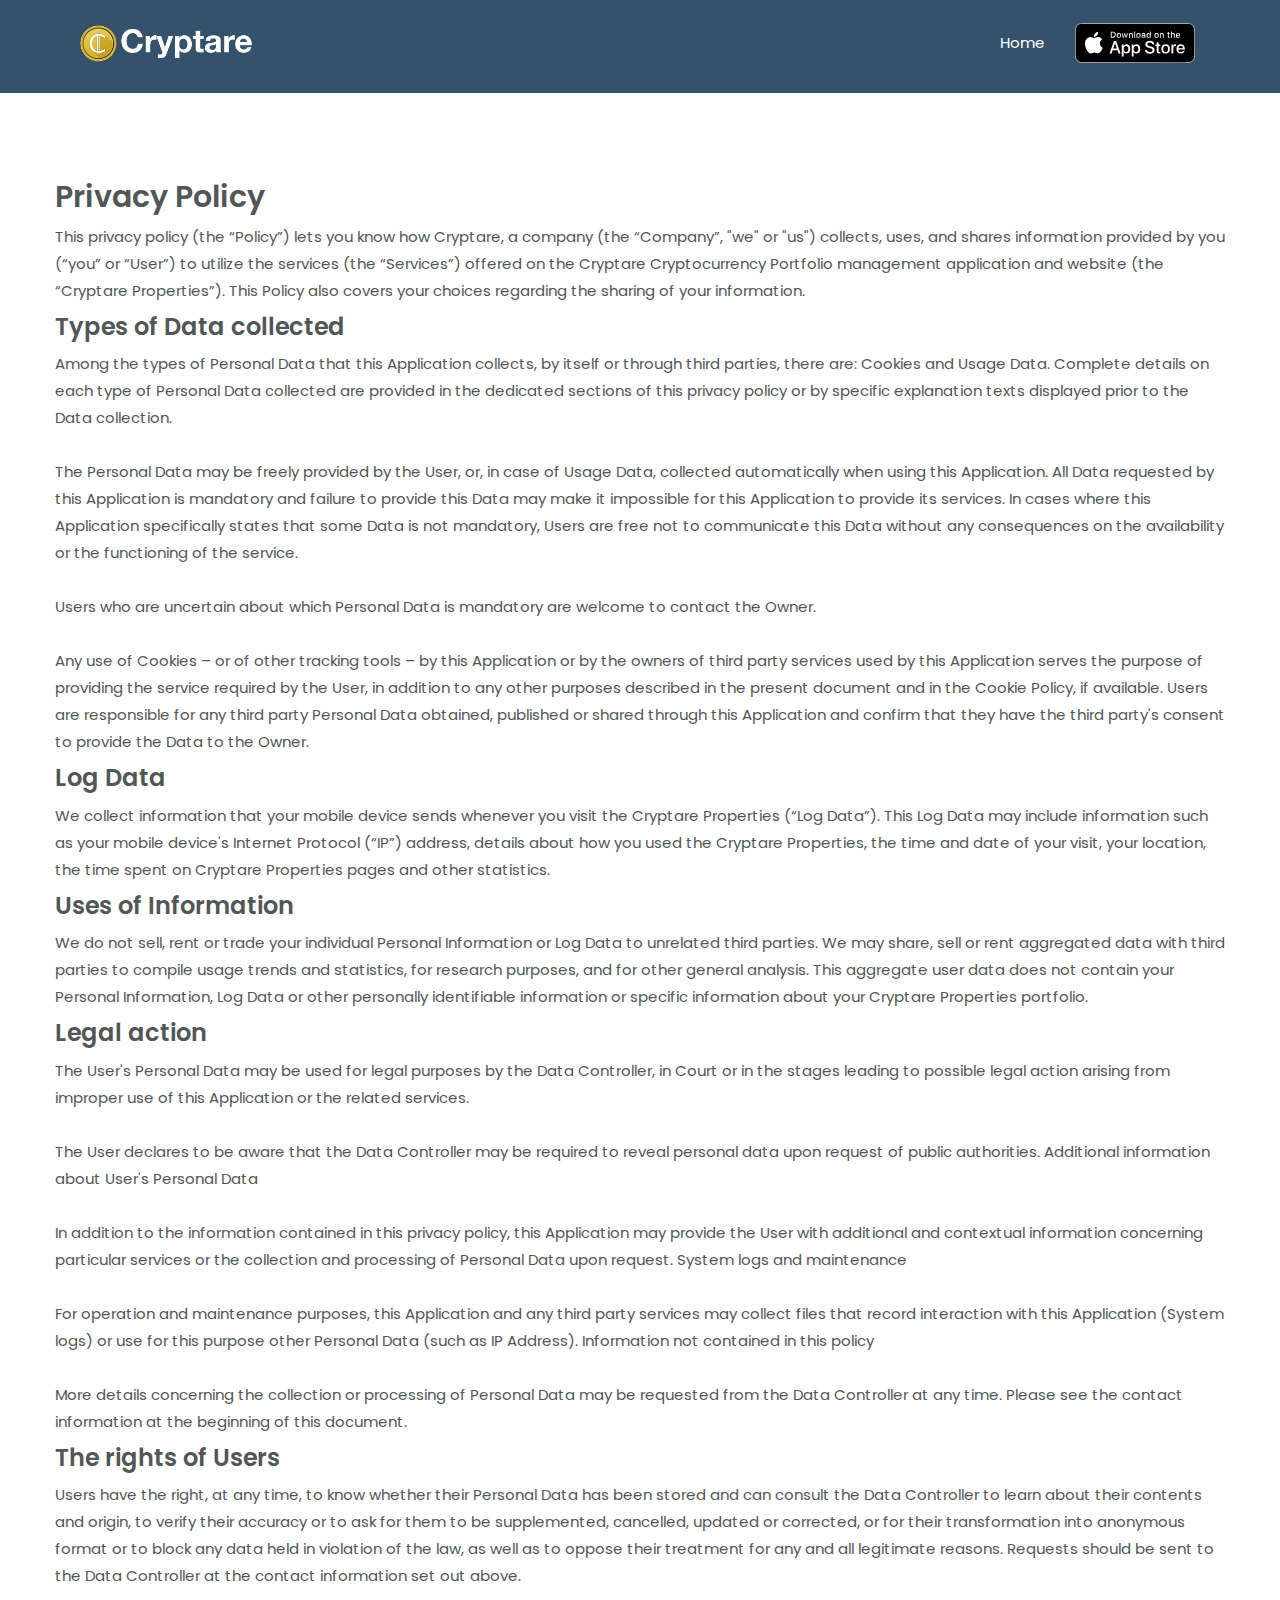
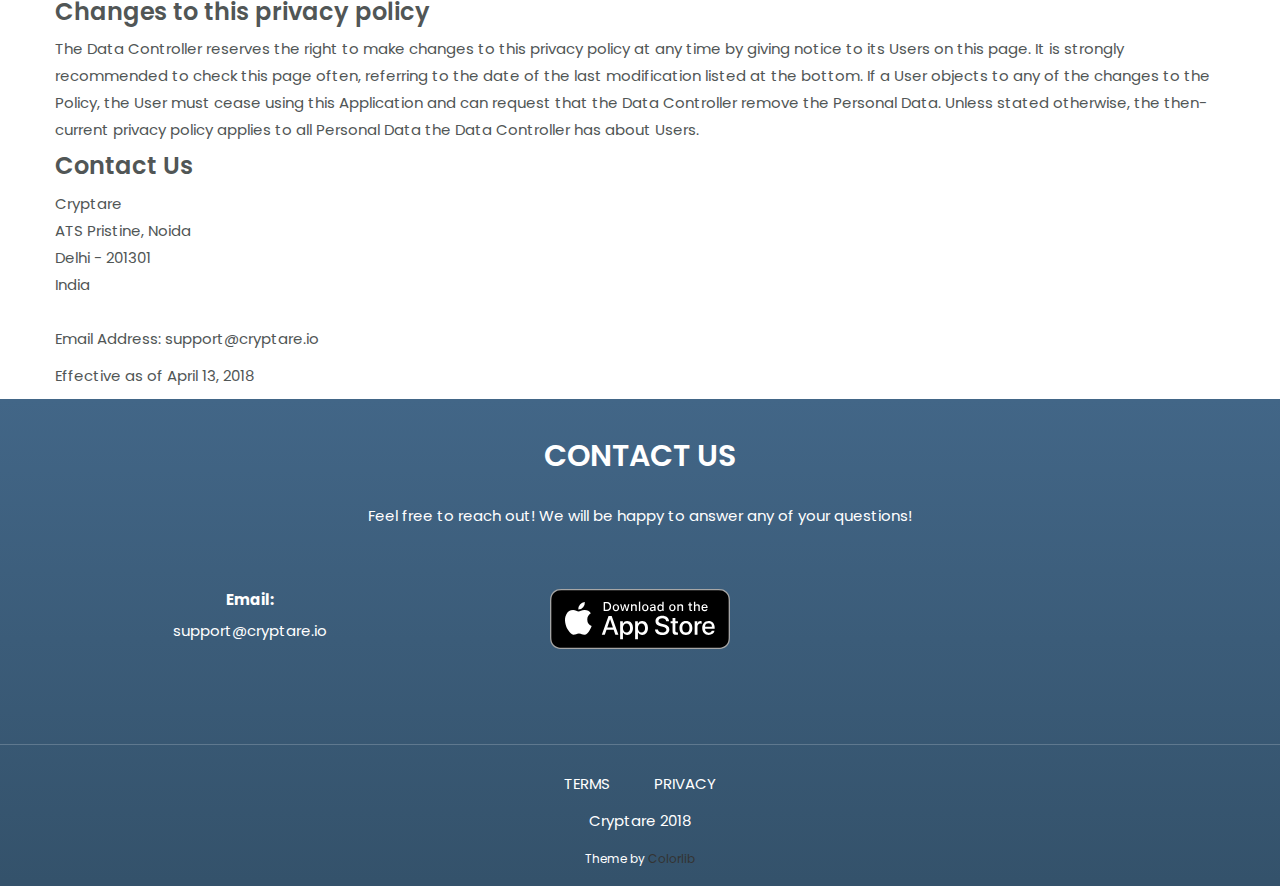
==== privacy.html @ 416a1a69 "Cleaned up js and css" ====
<!doctype html>
<html lang="en">

<head>
    <meta charset="utf-8">
    <meta name="author" content="Cryptare">
    <meta name="description" content="Cryptare - Bitcoin and Cryptocurrency Portfolio Tracking">
    <meta name="keywords" content="cryptare, ios, app, cryptocurrency, bitcoin, ethereum, portfolio, tracking, tracker, alerts, news, exchanges, markets, binance, coinbase">
    <meta http-equiv="x-ua-compatible" content="ie=edge">
    <meta name="viewport" content="width=device-width, initial-scale=1.0">
    <!-- Title -->
    <title>Cryptare - Bitcoin and Cryptocurrency Portfolio Tracking</title>
    <!-- Place favicon.ico in the root directory -->
    <link rel="shortcut icon" type="image/ico" href="images/favicon.ico" />
    <!-- Plugin-CSS -->
    <link rel="stylesheet" href="css/bootstrap.min.css">
    <link rel="stylesheet" href="css/animate.css">
    <link rel="stylesheet" href="https://use.fontawesome.com/releases/v5.0.12/css/all.css" integrity="sha384-G0fIWCsCzJIMAVNQPfjH08cyYaUtMwjJwqiRKxxE/rx96Uroj1BtIQ6MLJuheaO9" crossorigin="anonymous">
    <!-- Main-Stylesheets -->
    <link rel="stylesheet" href="css/normalize.css">
    <link rel="stylesheet" href="style.css">
    <link rel="stylesheet" href="css/responsive.css">
    <script src="js/vendor/modernizr-2.8.3.min.js"></script>
    <!--[if lt IE 9]>
        <script src="//oss.maxcdn.com/html5shiv/3.7.2/html5shiv.min.js"></script>
        <script src="//oss.maxcdn.com/respond/1.4.2/respond.min.js"></script>
    <![endif]-->
</head>

<body data-spy="scroll" data-target="#primary-menu">

    <div class="preloader">
        <div class="sk-folding-cube">
            <div class="sk-cube1 sk-cube"></div>
            <div class="sk-cube2 sk-cube"></div>
            <div class="sk-cube4 sk-cube"></div>
            <div class="sk-cube3 sk-cube"></div>
        </div>
    </div>
    <!--Mainmenu-area-->
    <div class="mainmenu-area" data-spy="affix">
        <div class="container">
            <!--Logo-->
            <div class="navbar-header">
                <button type="button" class="navbar-toggle" data-toggle="collapse" data-target="#primary-menu">
                    <span class="icon-bar"></span>
                    <span class="icon-bar"></span>
                    <span class="icon-bar"></span>
                </button>
                <a href="index.html" class="navbar-brand logo">
                    <img src="images/logoWithTitle.png">
                </a>
            </div>
            <!--Logo/-->
            <nav class="collapse navbar-collapse" id="primary-menu">
                <ul class="nav navbar-nav navbar-right">
                    <li><a href="index.html">Home</a></li>
                    <li><a href="https://itunes.apple.com/app/cryptare/id1266256984?mt=8" class="downloadButton" target="_blank"><img src="images/apple.svg"/></a></li>
                </ul>
            </nav>
        </div>
    </div>
    <!--Mainmenu-area/-->

<!--Header-area-->
    <header class="header-area little-height relative v-center" id="home-page">

    </header>
    <!--Header-area/-->



    <div class="section pt-0">
        <div class="container">
            <div class="section-title">

            </div>

            <div class="row pt-4">
                <div>
                    <h1 class="mb-3">Privacy Policy</h1>
                    <p class="mb-5">
                        This privacy policy (the “Policy”) lets you know how Cryptare, a company (the “Company”, "we" or "us") collects, uses, and shares information provided by you (“you” or “User”) to utilize the services (the “Services”) offered on the Cryptare Cryptocurrency Portfolio management application and website (the “Cryptare Properties”). This Policy also covers your choices regarding the sharing of your information.
                    </p>

                    <h3 class="mb-3">Types of Data collected</h3>
                    <p class="mb-5">
                        Among the types of Personal Data that this Application collects, by itself or through third parties, there are: Cookies and Usage Data. Complete details on each type of Personal Data collected are provided in the dedicated sections of this privacy policy or by specific explanation texts displayed prior to the Data collection. 
                        <br><br>
                        The Personal Data may be freely provided by the User, or, in case of Usage Data, collected automatically when using this Application. All Data requested by this Application is mandatory and failure to provide this Data may make it impossible for this Application to provide its services. In cases where this Application specifically states that some Data is not mandatory, Users are free not to communicate this Data without any consequences on the availability or the functioning of the service. 
                        <br><br>
                        Users who are uncertain about which Personal Data is mandatory are welcome to contact the Owner. 
                        <br><br>
                        Any use of Cookies – or of other tracking tools – by this Application or by the owners of third party services used by this Application serves the purpose of providing the service required by the User, in addition to any other purposes described in the present document and in the Cookie Policy, if available. Users are responsible for any third party Personal Data obtained, published or shared through this Application and confirm that they have the third party's consent to provide the Data to the Owner.
                    </p>

                    <h3 class="mb-3">Log Data</h3>
                    <p class="mb-5">
                        We collect information that your mobile device sends whenever you visit the Cryptare Properties (“Log Data”). This Log Data may include information such as your mobile device's Internet Protocol (“IP”) address, details about how you used the Cryptare Properties, the time and date of your visit, your location, the time spent on Cryptare Properties pages and other statistics.
                    </p>


                    <h3 class="mb-3">Uses of Information</h3>
                    <p class="mb-5">
                        We do not sell, rent or trade your individual Personal Information or Log Data to unrelated third parties. We may share, sell or rent aggregated data with third parties to compile usage trends and statistics, for research purposes, and for other general analysis. This aggregate user data does not contain your Personal Information, Log Data or other personally identifiable information or specific information about your Cryptare Properties portfolio.

                    </p>

                    <h3 class="mb-3">Legal action</h3>
                    <p class="mb-5">
                        The User's Personal Data may be used for legal purposes by the Data Controller, in Court or in the stages leading to possible legal action arising from improper use of this Application or the related services.
                        <br><br>
                        The User declares to be aware that the Data Controller may be required to reveal personal data upon request of public authorities.
                        Additional information about User's Personal Data
                        <br><br>
                        In addition to the information contained in this privacy policy, this Application may provide the User with additional and contextual information concerning particular services or the collection and processing of Personal Data upon request.
                        System logs and maintenance
                        <br><br>
                        For operation and maintenance purposes, this Application and any third party services may collect files that record interaction with this Application (System logs) or use for this purpose other Personal Data (such as IP Address).
                        Information not contained in this policy
                        <br><br>
                        More details concerning the collection or processing of Personal Data may be requested from the Data Controller at any time. Please see the contact information at the beginning of this document.
                    </p>


                    <h3 class="mb-3">The rights of Users</h3>
                    <p class="mb-5">
                        Users have the right, at any time, to know whether their Personal Data has been stored and can consult the Data Controller to learn about their contents and origin, to verify their accuracy or to ask for them to be supplemented, cancelled, updated or corrected, or for their transformation into anonymous format or to block any data held in violation of the law, as well as to oppose their treatment for any and all legitimate reasons. Requests should be sent to the Data Controller at the contact information set out above.
                    </p>


                    <h3 class="mb-3">Changes to this privacy policy</h3>
                    <p class="mb-5">
                        The Data Controller reserves the right to make changes to this privacy policy at any time by giving notice to its Users on this page. It is strongly recommended to check this page often, referring to the date of the last modification listed at the bottom. If a User objects to any of the changes to the Policy, the User must cease using this Application and can request that the Data Controller remove the Personal Data. Unless stated otherwise, the then-current privacy policy applies to all Personal Data the Data Controller has about Users.
                    </p>

                    <h3 class="mb-3">Contact Us</h3>
                    <p class="mb-5">
                        Cryptare <br>
                        ATS Pristine, Noida <br>
                        Delhi - 201301 <br>
                        India<br>
                        <br>
                        Email Address: support@cryptare.io
                    </p>


                </div>
                <p class="mb-1">Effective as of April 13, 2018</p>
            </div>
        </div>

    </div>

    <footer class="footer-area relative sky-bg" id="contact-page">
        <div class="absolute footer-bg"></div>
        <div class="footer-top">
            <div class="container">
                <div class="row">
                    <div class="col-xs-12 col-sm-6 col-sm-offset-3 text-center">
                        <div class="page-title">
                            <h2>Contact Us</h2>
                            <p>Feel free to reach out! We will be happy to answer any of your questions!</p>

                        </div>
                    </div>
                </div>
                <div class="row">
                    <div class="col-xs-12 col-md-4 text-center">
                        <address>
                            <div class="side-icon-box">
                                <!-- div class="side-icon">
                                    <i class="fas fa-envelope fa-3x"></i>
                                </div> -->
                                <p><strong><i class="fas fa-envelope"></i> Email: </strong>
                                    <a href="mailto:support@cryptare.io">support@cryptare.io</a> <br />
                                </p>
                            </div>
                        </address>
                    </div>

                    <div class="col-xs-12 col-md-4 text-center">
                        <a href="https://itunes.apple.com/app/cryptare/id1266256984?mt=8" class="footerDownload" target="_blank"><img src="images/apple.svg"/></a>
                    </div>

                    <div class="col-xs-12 col-md-4 text-center">
                       <ul class="social-menu">
                        <li><a href="https://twitter.com/cryptare" target="_blank"><i class="fab fa-twitter fa-3x"></i></a></li>
                        <li><a href="#"><i class="fab fa-facebook fa-3x"></i></a></li>
                        <li><a href="https://join.slack.com/t/cryptare/shared_invite/enQtMzQ2MzQ2NDc0MDA2LWRlOWU4MjI0ZmQxZjQ1NzNhYjkwYWFlZTAzYTdmNzNhNzNmMTg2NTE4MDEzMGM5M2I3MGU0ZWEwMWM4YWRlMGI" target="_blank"><i class="fab fa-slack fa-3x"></i></a></li>
                        <li><a href="https://t.me/cryptare"><i class="fab fa-telegram fa-3x"></i></a></li>
                        </ul>
                    </div>
                </div>

            </div>
        </div>
        <div class="footer-bottom">
            <div class="container">
                <div class="row">
                    <div class="col-xs-12 text-center">
                        <p class="legal">
                            <a href="tos.html">TERMS</a>
                            <a href="privacy.html">PRIVACY</a>
                        </p>
                        <p>Cryptare 2018</p>
                        <small>Theme by <a href="https://colorlib.com">Colorlib</a></small>
                    </div>
                </div>
            </div>
        </div>
    </footer>

    <!--Vendor-JS-->
    <script src="js/vendor/jquery-1.12.4.min.js"></script>
    <script src="js/vendor/bootstrap.min.js"></script>
    <!--Main-active-JS-->
    <script src="js/main.js"></script>

    </body>

    </html>
---- style.css ----
/*-----------------------------------------------------------------------------------
Template Name: New HTML5 Template,
Template URI: http://www.themectg.com
Description: This is html5 template
Author: Themectg
Author URI: http://www.themectg.com
Version: 1.0
-----------------------------------------------------------------------------------
CSS INDEX
===================
1. Google font
2. Theme Default CSS
3. Helper-class
4. Button-style
5. Mainmenu-area
6. Section-Background
7. Header-style
8. Headline-style
9. Skills-area
10. Service-area
11. Work-area
12. Team-area
13. Bar-effect-css
14. Masp style
15. Form-style
16. Scroll-To-Top-Button
17. Preloader-css
-----------------------------------------------------------------------------------*/

/*-----------------
1. Google font
------------------*/

@import url('https://fonts.googleapis.com/css?family=Poppins:300,400,500,600,700');

/*-------------------
2. Theme Default CSS
--------------------*/

a {
    text-decoration: none;
    outline: none;
    -webkit-transition: 0.4s;
    transition: 0.4s;
    color: #333333;
}

input:focus,
button:focus,
a:focus,
a:hover {
    text-decoration: none;
    outline: none;
    color: #000000;
}

img {
    max-width: 100%;
    height: auto;
}

h1,
h2,
h3,
h4,
h5,
h6 {
    margin: 0 0 10px;
    font-weight: 600;
}

html,
body {
    height: 100%
}

body {
    font-family: 'Poppins', sans-serif;
    font-weight: 400;
    font-size: 15px;
    line-height: 1.8;
    color: #515656;
}


/* Remove Chrome Input Field's Unwanted Yellow Background Color */

input:-webkit-autofill,
input:-webkit-autofill:hover,
input:-webkit-autofill:focus {
    -webkit-box-shadow: 0 0 0px 1000px white inset !important;
}

/**
*Helper-Classes
**/

.full-height {
    width: 100%;
    height: 100vh;
}

.little-height {
    width: 100%;
    height: 20vh;
}

.relative {
    position: relative;
}

.fixed,
.absolute {
    position: absolute;
    left: 0;
    top: 0;
    width: 100%;
    height: 100%;
}

.fixed {
    position: fixed;
}

.v-center {
    display: -webkit-box;
    display: -ms-flexbox;
    display: flex;
    -webkit-box-align: center;
    -ms-flex-align: center;
    align-items: center;
    -ms-flex-line-pack: center;
    align-content: center;
    -ms-flex-wrap: wrap;
    flex-wrap: wrap
}

.section-padding {
    padding: 120px 0;
}

.social-menu {
    list-style: none;
    margin: 0;
    padding: 10px;
}

.social-menu li {
    display: inline-block;
    margin: 0 10px;
}

.social-menu li a {
    display: block;
    text-align: center;
    color: #ffffff;
}

.social-menu li a:hover {
    color: #426687;
}

/**
*Default Background Class
**/

.overlay:before,
.sky-bg {
    /* Permalink - use to edit and share this gradient: http://colorzilla.com/gradient-editor/#426687+0,34526b+99 */
    background: rgb(66,102,135); /* Old browsers */
    background: -moz-linear-gradient(top,  rgba(66,102,135,1) 0%, rgba(52,82,107,1) 99%); /* FF3.6-15 */
    background: -webkit-linear-gradient(top,  rgba(66,102,135,1) 0%,rgba(52,82,107,1) 99%); /* Chrome10-25,Safari5.1-6 */
    background: linear-gradient(to bottom,  rgba(66,102,135,1) 0%,rgba(52,82,107,1) 99%); /* W3C, IE10+, FF16+, Chrome26+, Opera12+, Safari7+ */
    filter: progid:DXImageTransform.Microsoft.gradient( startColorstr='#426687', endColorstr='#34526b',GradientType=0 ); /* IE6-9 */
    color: #ffffff;
}

.gray-bg {
    background-color: #fff;
}

/**
*Default Button
**/

.button {
    display: inline-block;
    padding: 8px 30px;
    border-radius: 50px;
    color: #ffffff;
    background-color: #34526B;
    -webkit-transition: 0.3s;
    transition: 0.3s;
    border: none;
    -webkit-box-shadow: 2px 5px 20px -5px rgba(0, 0, 0, 0.1);
    box-shadow: 2px 5px 20px -5px rgba(0, 0, 0, 0.1);
    margin-bottom: 20px;

}

.button.white,
.button:hover {
    background-color: #ffffff;
    color: #138fc2;
}

.button.white:hover {
    background-color: #34526B;
    color: #ffffff;
}

.button i {
    margin-left: 5px;
}

/**
*Page title
**/

.page-title {
    margin-bottom: 60px;
}

.page-title h2 {
    text-transform: uppercase;
    position: relative;
    margin-bottom: 10px;
    padding-bottom: 20px;
}

/**
*Box-style
**/

.box {
    padding: 50px 30px;
    text-align: center;
    -webkit-box-shadow: 0 0 0 0 #ffffff;
    box-shadow: 0 0 0 0 #ffffff;
    -webkit-transition: 0.3s;
    transition: 0.3s;
    border-radius: 5px;
    -webkit-transform: translateY(0);
    transform: translateY(0)
}

.box:hover {
    -webkit-box-shadow: 0 10px 30px -5px rgba(0, 0, 0, 0.1);
    box-shadow: 0 10px 30px -5px rgba(0, 0, 0, 0.1);
    background-color: #ffffff;
    -webkit-transform: translateY(-5px);
    transform: translateY(-5px)
}

.box h4 {
    text-transform: uppercase;
}

.box .box-icon {
    height: 160px;
    margin-bottom: 20px;
}

.box .box-icon img {
    -webkit-filter: grayscale(100%);
    filter: grayscale(100%);
    -webkit-transition: 0.3s;
    transition: 0.3s;
}

.box:hover .box-icon img {
    -webkit-filter: grayscale(0);
    filter: grayscale(0)
}

/**
*Mainmenu-area
**/

.mainmenu-area {
    position: fixed;
    left: 0;
    top: 0;
    width: 100%;
    z-index: 9999999;
    -webkit-transition: 0.3s;
    transition: 0.3s;
}

.overlay,
.overlay a,
.mainmenu-area a {
    color: #ffffff;
}

.mainmenu-area .logo {
  /*  text-transform: uppercase;
    letter-spacing: 2px;*/
    height: inherit;
    margin-top: 8px;
    padding-left: 0;
}

.mainmenu-area .logo h2 {
    margin-bottom: 0;
}

.mainmenu-area .logo img {
    margin-bottom: 0;
    height: 40px;
    width: 100%;
    object-fit: contain;
}

.mainmenu-area #primary-menu > ul > li > a {
    background: none;
    padding: 30px 15px;
    position: relative;
    border-top: 3px solid transparent;
    text-align: center;
}

/*.mainmenu-area #primary-menu > ul > li > div > a {
    margin: 20px 15px;
    background: none;
    position: relative;
    text-align: center;
}*/

.mainmenu-area #primary-menu > ul > li > a:before {
    content: "";
    position: absolute;
    left: 50%;
    -webkit-transform: translateX(-50%);
    transform: translateX(-50%);
    top: -10px;
    width: 0;
    height: 0;
    border-right: 10px solid transparent;
    border-left: 10px solid transparent;
    border-top: 10px solid #ffffff;
    opacity: 0;
    -webkit-transition: 0.3s;
    transition: 0.3s;
}

.mainmenu-area #primary-menu > ul > li > a.downloadButton {
    /*background: #fff;
    color: #000;
    border-radius: 10px;*/
    margin-top: -10px;
}

.mainmenu-area #primary-menu > ul > li > a.downloadButton:before {
    border-right: 0;
    border-left: 0;
    border-top: 0;
    -webkit-transition: 0s;
    transition: 0s;
}

.mainmenu-area #primary-menu > ul > li > a:hover:before,
.mainmenu-area #primary-menu > ul > li.active > a:before {
    opacity: 1;
    top: 0;
}

.mainmenu-area #primary-menu ul li.active a,
.mainmenu-area #primary-menu ul li a:hover {
    border-top: 3px solid #ffffff;
}

.mainmenu-area.affix {
    background-color: #34526B;
}

/**
*Header-area
**/

.header-area {
    padding-top: 100px;
}

.overlay {
    position: relative;
}

.overlay:before {
    content: "";
    position: absolute;
    left: 0;
    top: 0;
    width: 100%;
    height: 100%;
}

.header-text {
    margin-top: 30px;
    text-align: center;
}

.header-text h2 {
    margin-bottom: 20px;
    font-size: 40px;
}

.header-text .button {
    margin-top: 30px;
}

.app-gif img {
    width: 100%;
    height: auto;
}

/**
*Accordion
**/

#accordion .panel {
    background: none;
}

#accordion .panel .panel-title {
    padding: 30px 0 30px 60px;
    position: relative;
}

#accordion .panel .panel-collapse {
    padding-left: 60px;
}

#accordion .panel .panel-title a span:after,
#accordion .panel .panel-title a span:before,
#accordion .panel .panel-title a span {
    content: '';
    position: absolute;
    left: 0;
    top: 20px;
    width: 36px;
    height: 36px;
    background: #34526B;
    border-radius: 50%;
    -webkit-transition: 0.3s;
    transition: 0.3s;
}


#accordion .panel .panel-title a span:before,
#accordion .panel .panel-title a span:after {
    width: 10px;
    height: 1px;
    background-color: #ffffff;
    top: 50%;
    left: 50%;
    -webkit-transform: translate(-50%);
    transform: translate(-50%)
}

#accordion .panel .panel-title a span:before {
    -webkit-transform: translate(-50%) rotate(90deg);
    transform: translate(-50%) rotate(90deg)
}

#accordion .panel .panel-title a[aria-expanded="true"] span:before {
    -webkit-transform: translate(-50%) rotate(0deg);
    transform: translate(-50%) rotate(0deg)
}

/****
*Blog-area
*****/

.single-blog {
    overflow: hidden;
    border-radius: 5px;
    -webkit-box-shadow: 10px 15px 50px -10px rgba(0, 0, 0, 0.1);
    box-shadow: 10px 15px 50px -10px rgba(0, 0, 0, 0.1);

}

.single-blog h3 {
    font-size: 18px;
}


.single-blog .blog-meta {
    list-style: none;
    margin: 0;
    padding: 0;
    margin-top: 10px;
    margin-bottom: 30px;
}

.single-blog .blog-meta li {
    display: inline-block;
    margin-right: 15px;
}

.single-blog .blog-meta li span {
    margin-right: 5px;
}

.single-blog .blog-content {
    padding: 40px 20px;
    background-color: #ffffff
}


/***
*Footer-area
***/

.footer-area {
    padding-top: 40px;
    z-index: 1;
}

.footer-bg {
    z-index: -1;
}

.footer-top {
    margin-bottom: 75px;
}

.footer-top .footerDownload > img {
    width: 50%;
    margin-bottom: 20px;
}

.side-icon-box {
    /*margin-bottom: 30px;*/
    /*position: relative;*/
    /*padding-left: 80px;*/
}

.side-icon-box a {
    color: #ffffff;
}

.side-icon-box .side-icon {
    position: absolute;
    /*position: absolute;
    left: 0;
    top: 0;
    width: 60px;*/
}

.side-icon-box strong {
    display: block;
    margin-bottom: 10px;
}

.footer-middle {
    margin-bottom: 30px;
}

.footer-bottom {
    border-top: 1px solid rgba(255, 255, 255, 0.2);
    padding-top: 25px;
    padding-bottom: 15px;
}

.footer-bottom .legal a {
    margin: 20px;
    color: #fff;
}

/*-----------
preloader
------------*/

.preloader {
    position: fixed;
    top: 0;
    left: 0;
    width: 100%;
    height: 100%;
    background: rgb(66,102,135); /* Old browsers */
    background: -moz-linear-gradient(top,  rgba(66,102,135,1) 0%, rgba(52,82,107,1) 99%); /* FF3.6-15 */
    background: -webkit-linear-gradient(top,  rgba(66,102,135,1) 0%,rgba(52,82,107,1) 99%); /* Chrome10-25,Safari5.1-6 */
    background: linear-gradient(to bottom,  rgba(66,102,135,1) 0%,rgba(52,82,107,1) 99%); /* W3C, IE10+, FF16+, Chrome26+, Opera12+, Safari7+ */
    filter: progid:DXImageTransform.Microsoft.gradient( startColorstr='#426687', endColorstr='#34526b',GradientType=0 ); /* IE6-9 */
    z-index: 99999999999;
}

.sk-folding-cube {
    margin: 20px auto;
    width: 40px;
    height: 40px;
    position: absolute;
    top: 50%;
    left: 50%;
    margin-top: -20px;
    margin-left: -20px;
    -webkit-transform: rotateZ(45deg);
    transform: rotateZ(45deg);
}

.sk-folding-cube .sk-cube {
    float: left;
    width: 50%;
    height: 50%;
    position: relative;
    -webkit-transform: scale(1.1);
    transform: scale(1.1);
}

.sk-folding-cube .sk-cube:before {
    content: '';
    position: absolute;
    top: 0;
    left: 0;
    width: 100%;
    height: 100%;
    background-color: #ffffff;
    -webkit-animation: sk-foldCubeAngle 2.4s infinite linear both;
    animation: sk-foldCubeAngle 2.4s infinite linear both;
    -webkit-transform-origin: 100% 100%;
    transform-origin: 100% 100%;
}

.sk-folding-cube .sk-cube2 {
    -webkit-transform: scale(1.1) rotateZ(90deg);
    transform: scale(1.1) rotateZ(90deg);
}

.sk-folding-cube .sk-cube3 {
    -webkit-transform: scale(1.1) rotateZ(180deg);
    transform: scale(1.1) rotateZ(180deg);
}

.sk-folding-cube .sk-cube4 {
    -webkit-transform: scale(1.1) rotateZ(270deg);
    transform: scale(1.1) rotateZ(270deg);
}

.sk-folding-cube .sk-cube2:before {
    -webkit-animation-delay: 0.3s;
    animation-delay: 0.3s;
}

.sk-folding-cube .sk-cube3:before {
    -webkit-animation-delay: 0.6s;
    animation-delay: 0.6s;
}

.sk-folding-cube .sk-cube4:before {
    -webkit-animation-delay: 0.9s;
    animation-delay: 0.9s;
}

@-webkit-keyframes sk-foldCubeAngle {
    0%,
    10% {
        -webkit-transform: perspective(140px) rotateX(-180deg);
        transform: perspective(140px) rotateX(-180deg);
        opacity: 0;
    }
    25%,
    75% {
        -webkit-transform: perspective(140px) rotateX(0deg);
        transform: perspective(140px) rotateX(0deg);
        opacity: 1;
    }
    90%,
    100% {
        -webkit-transform: perspective(140px) rotateY(180deg);
        transform: perspective(140px) rotateY(180deg);
        opacity: 0;
    }
}

@keyframes sk-foldCubeAngle {
    0%,
    10% {
        -webkit-transform: perspective(140px) rotateX(-180deg);
        transform: perspective(140px) rotateX(-180deg);
        opacity: 0;
    }
    25%,
    75% {
        -webkit-transform: perspective(140px) rotateX(0deg);
        transform: perspective(140px) rotateX(0deg);
        opacity: 1;
    }
    90%,
    100% {
        -webkit-transform: perspective(140px) rotateY(180deg);
        transform: perspective(140px) rotateY(180deg);
        opacity: 0;
    }
}
---- css/responsive.css ----
/* Medium Layout: 1280px. */

@media only screen and (min-width: 992px) and (max-width: 1200px) {}


/* Tablet Layout: 768px. */

@media only screen and (min-width: 768px) and (max-width: 991px) {
    .mainmenu-area #primary-menu > ul > li > a {
        padding: 30px 12px;
    }
    .header-area {
        padding-top: 80px;
    }
    .price-table,
    .box {
        padding: 30px 15px;
    }
    .price-table.active {
        padding: 50px 15px;
    }
    .single-team {
        margin-bottom: 30px
    }
    .side-icon-boxes {
        display: -webkit-box;
        display: -ms-flexbox;
        display: flex;
        -ms-flex-wrap: nowrap;
        flex-wrap: nowrap;
        -webkit-box-pack: justify;
        -ms-flex-pack: justify;
        justify-content: space-between;
    }
}


/* Mobile Layout: 320px. */

@media only screen and (max-width: 767px) {
    body {
        font-size: 13px;
    }
    .header-area {
        padding-top: 120px;
        padding-bottom: 100px;
        height: auto;
    }
    .page-title h2,
    .header-text h2 {
        font-size: 20px;
    }
    .mainmenu-area .navbar-toggle {
        margin-top: 20px;
    }
    .mainmenu-area .navbar-toggle .icon-bar {
        background-color: #ffffff;
    }
    .mainmenu-area #primary-menu {
        background-color: #34526B;
    }
    .mainmenu-area #primary-menu ul {
        overflow-y: auto;
        max-height: 70vh;
        margin: 0;
    }
    .mainmenu-area #primary-menu > ul > li > a {
        padding: 15px;
        overflow: hidden;
    }
    .mainmenu-area #primary-menu > ul > li > div > a {
        padding: 15px;
        overflow: hidden;
    }
    .box {
        padding: 30px 15px;
    }
    .box .box-icon {
        height: auto;
    }
    .single-blog,
    .single-team,
    .price-table.active {
        margin-top: 30px;
    }
    .form-double input {
        width: 100%;
    }
    .footer-top {
        margin-bottom: 50px;
    }
    .x-left {
        text-align: left;
    }
    .mainmenu-area .logo {
        margin-left: 15px;
    }
}


/* Wide Mobile Layout: 480px. */

@media only screen and (min-width: 480px) and (max-width: 767px) {}
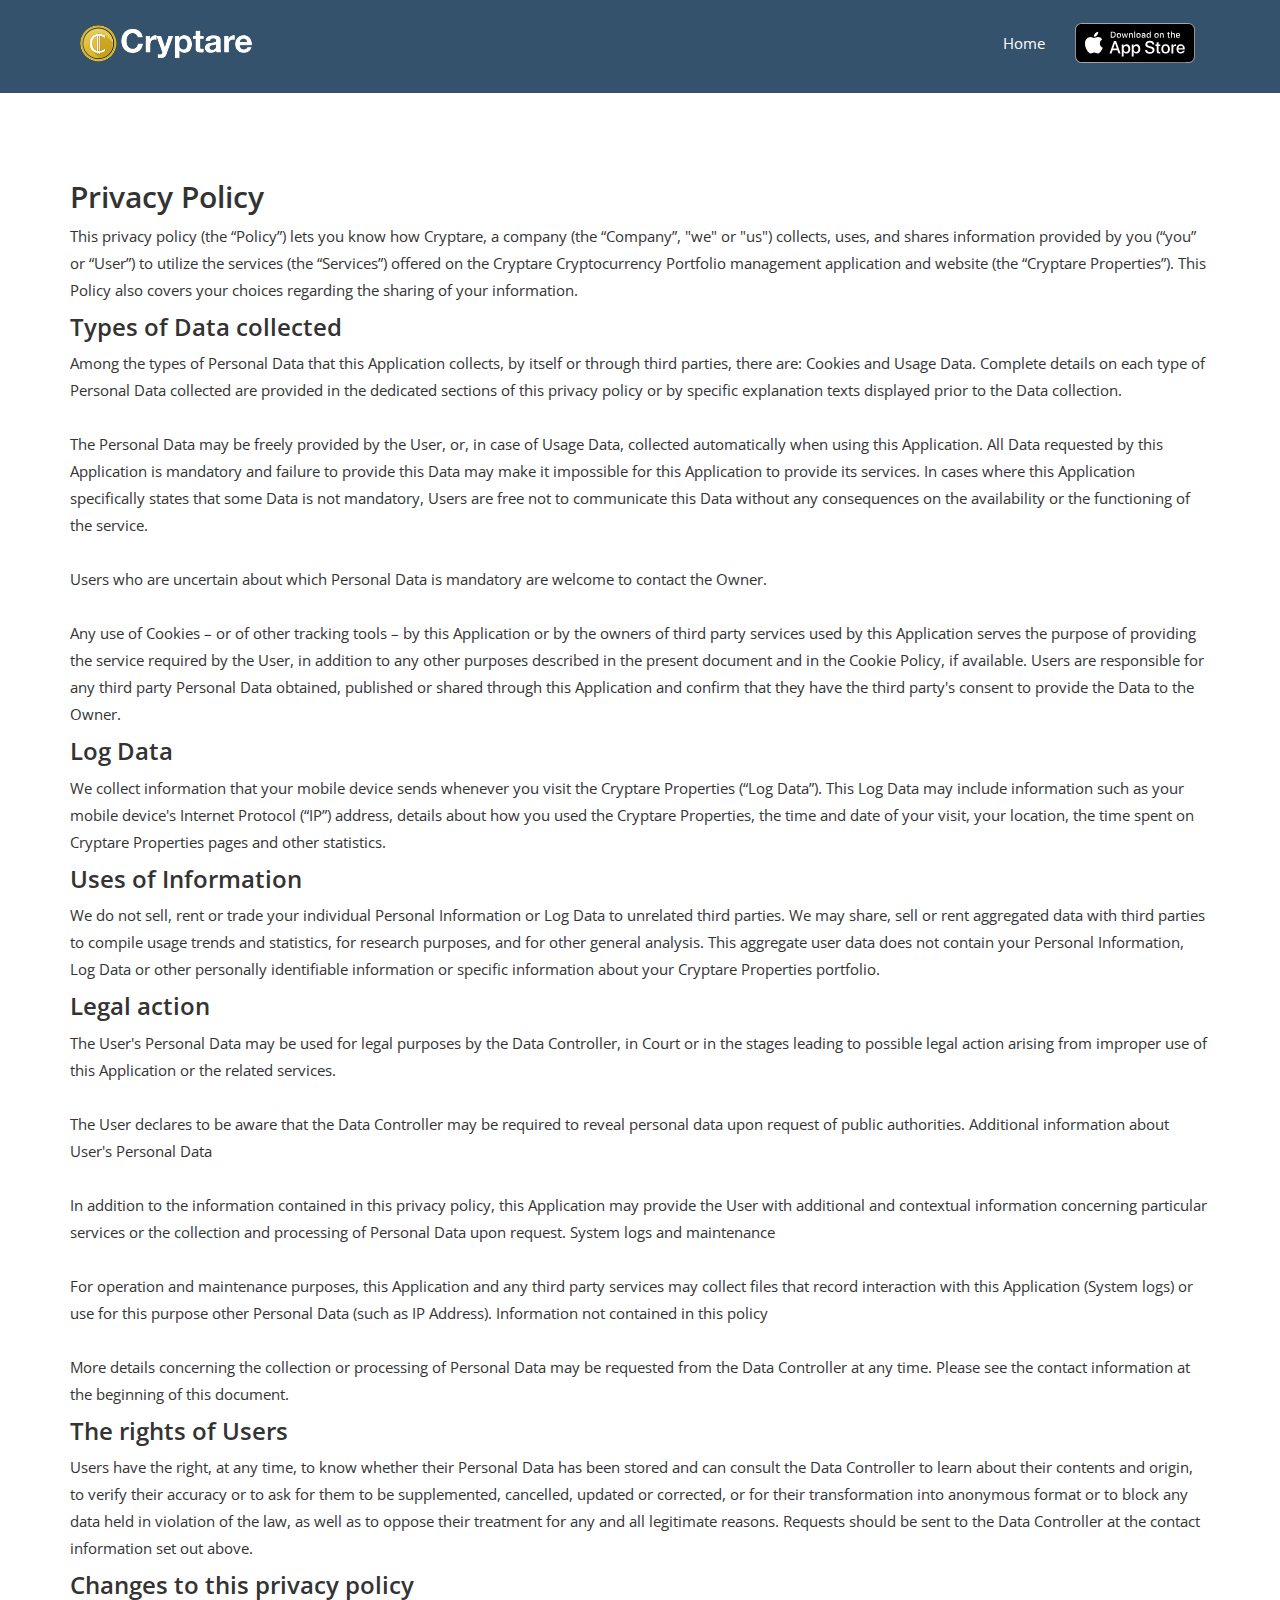
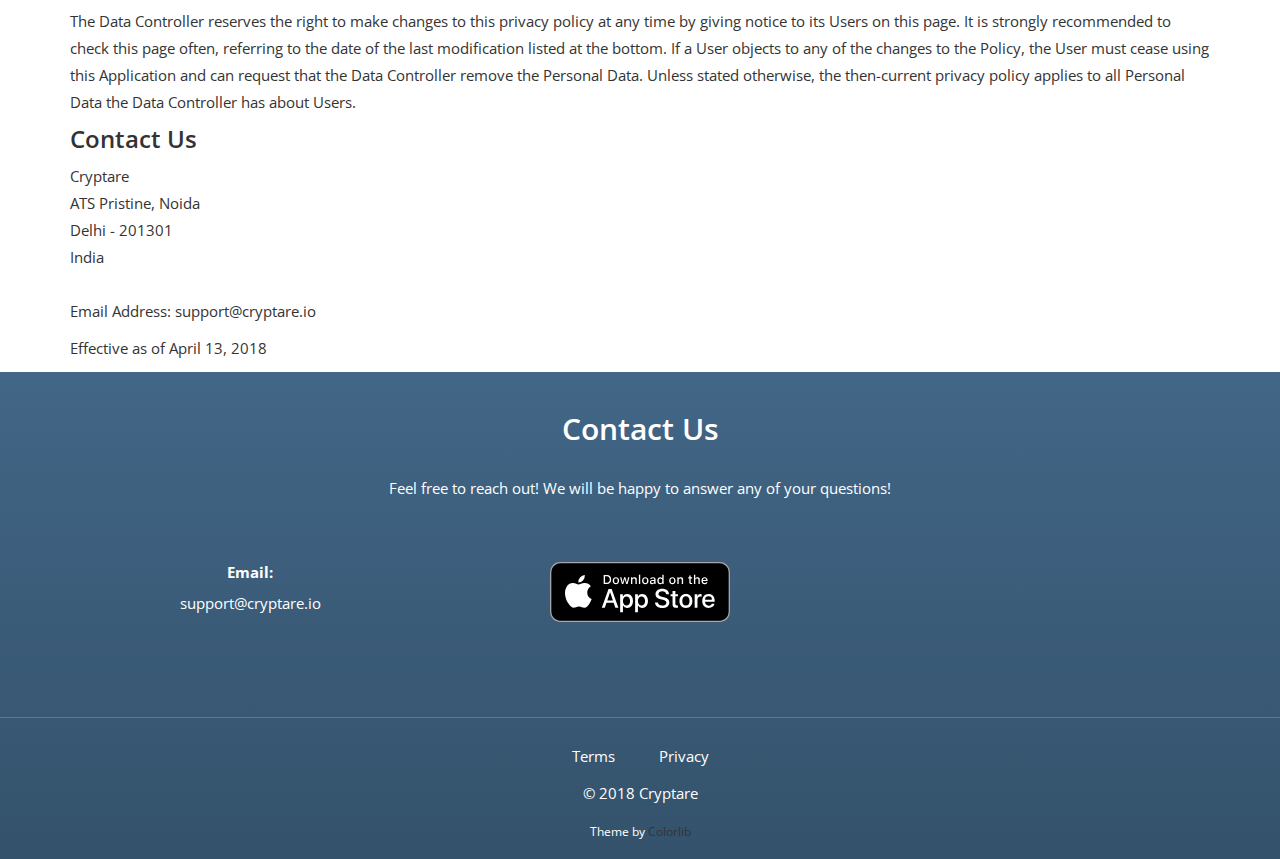
==== commit 224169bb: "Improved responsiveness" ====
--- a/privacy.html
+++ b/privacy.html
@@ -2,6 +2,16 @@
 <html lang="en">
 
 <head>
+    <!-- Global site tag (gtag.js) - Google Analytics -->
+    <script async src="https://www.googletagmanager.com/gtag/js?id=UA-65956589-2"></script>
+    <script>
+      window.dataLayer = window.dataLayer || [];
+      function gtag(){dataLayer.push(arguments);}
+      gtag('js', new Date());
+
+      gtag('config', 'UA-65956589-2');
+    </script>
+
     <meta charset="utf-8">
     <meta name="author" content="Cryptare">
     <meta name="description" content="Cryptare - Bitcoin and Cryptocurrency Portfolio Tracking">
@@ -70,14 +80,10 @@
 
 
 
-    <div class="section pt-0">
+    <section>
         <div class="container">
-            <div class="section-title">
-
-            </div>
-
-            <div class="row pt-4">
-                <div>
+            <div class="row">
+                <div class="col-xs-12 col-sm-12 col-sm-12">
                     <h1 class="mb-3">Privacy Policy</h1>
                     <p class="mb-5">
                         This privacy policy (the “Policy”) lets you know how Cryptare, a company (the “Company”, "we" or "us") collects, uses, and shares information provided by you (“you” or “User”) to utilize the services (the “Services”) offered on the Cryptare Cryptocurrency Portfolio management application and website (the “Cryptare Properties”). This Policy also covers your choices regarding the sharing of your information.
@@ -147,13 +153,13 @@
                         Email Address: support@cryptare.io
                     </p>
 
-
-                </div>
-                <p class="mb-1">Effective as of April 13, 2018</p>
-            </div>
-        </div>
-
-    </div>
+                    <p class="mb-1">Effective as of April 13, 2018</p>
+
+                </div>
+            </div>
+        </div>
+
+    </section>
 
     <footer class="footer-area relative sky-bg" id="contact-page">
         <div class="absolute footer-bg"></div>
@@ -189,9 +195,9 @@
                     <div class="col-xs-12 col-md-4 text-center">
                        <ul class="social-menu">
                         <li><a href="https://twitter.com/cryptare" target="_blank"><i class="fab fa-twitter fa-3x"></i></a></li>
-                        <li><a href="#"><i class="fab fa-facebook fa-3x"></i></a></li>
+                        <li><a href="https://fb.me/cryptare" target="_blank"><i class="fab fa-facebook fa-3x"></i></a></li>
                         <li><a href="https://join.slack.com/t/cryptare/shared_invite/enQtMzQ2MzQ2NDc0MDA2LWRlOWU4MjI0ZmQxZjQ1NzNhYjkwYWFlZTAzYTdmNzNhNzNmMTg2NTE4MDEzMGM5M2I3MGU0ZWEwMWM4YWRlMGI" target="_blank"><i class="fab fa-slack fa-3x"></i></a></li>
-                        <li><a href="https://t.me/cryptare"><i class="fab fa-telegram fa-3x"></i></a></li>
+                        <li><a href="https://t.me/cryptare" target="_blank"><i class="fab fa-telegram fa-3x"></i></a></li>
                         </ul>
                     </div>
                 </div>
@@ -203,10 +209,10 @@
                 <div class="row">
                     <div class="col-xs-12 text-center">
                         <p class="legal">
-                            <a href="tos.html">TERMS</a>
-                            <a href="privacy.html">PRIVACY</a>
+                            <a href="tos.html">Terms</a>
+                            <a href="privacy.html">Privacy</a>
                         </p>
-                        <p>Cryptare 2018</p>
+                        <p>© 2018 Cryptare</p>
                         <small>Theme by <a href="https://colorlib.com">Colorlib</a></small>
                     </div>
                 </div>
--- a/style.css
+++ b/style.css
@@ -31,7 +31,9 @@
 1. Google font
 ------------------*/
 
-@import url('https://fonts.googleapis.com/css?family=Poppins:300,400,500,600,700');
+/*@import url('https://fonts.googleapis.com/css?family=Poppins:300,400,500,600,700');*/
+
+@import url('https://fonts.googleapis.com/css?family=Open+Sans:400,600,700');
 
 /*-------------------
 2. Theme Default CSS
@@ -75,11 +77,11 @@
 }
 
 body {
-    font-family: 'Poppins', sans-serif;
+    font-family: 'Open Sans', sans-serif;
     font-weight: 400;
-    font-size: 15px;
+    font-size: 1.5em;
     line-height: 1.8;
-    color: #515656;
+    color: #333333;
 }
 
 
@@ -91,31 +93,17 @@
     -webkit-box-shadow: 0 0 0px 1000px white inset !important;
 }
 
+h1 .mb-3 {
+
+}
+
 /**
 *Helper-Classes
 **/
 
-.full-height {
-    width: 100%;
-    height: 100vh;
-}
-
 .little-height {
     width: 100%;
     height: 20vh;
-}
-
-.relative {
-    position: relative;
-}
-
-.fixed,
-.absolute {
-    position: absolute;
-    left: 0;
-    top: 0;
-    width: 100%;
-    height: 100%;
 }
 
 .fixed {
@@ -135,10 +123,6 @@
     flex-wrap: wrap
 }
 
-.section-padding {
-    padding: 120px 0;
-}
-
 .social-menu {
     list-style: none;
     margin: 0;
@@ -164,7 +148,7 @@
 *Default Background Class
 **/
 
-.overlay:before,
+.overlay,
 .sky-bg {
     /* Permalink - use to edit and share this gradient: http://colorzilla.com/gradient-editor/#426687+0,34526b+99 */
     background: rgb(66,102,135); /* Old browsers */
@@ -222,10 +206,17 @@
 }
 
 .page-title h2 {
-    text-transform: uppercase;
     position: relative;
     margin-bottom: 10px;
     padding-bottom: 20px;
+}
+
+.faq p {
+    color: #333333;
+}
+
+.faq a {
+    color: #7ea8d2;
 }
 
 /**
@@ -293,6 +284,18 @@
     color: #ffffff;
 }
 
+.overlay p {
+
+}
+
+.overlay .header-text p {
+    color: #e5e5e5;
+}
+
+.overlay .header-text h2 {
+    color: #fff;
+}
+
 .mainmenu-area .logo {
   /*  text-transform: uppercase;
     letter-spacing: 2px;*/
@@ -307,7 +310,7 @@
 
 .mainmenu-area .logo img {
     margin-bottom: 0;
-    height: 40px;
+    max-height: 40px;
     width: 100%;
     object-fit: contain;
 }
@@ -379,20 +382,20 @@
 **/
 
 .header-area {
-    padding-top: 100px;
+    padding-top: 50px;
 }
 
 .overlay {
-    position: relative;
+    /*position: relative;*/
 }
 
 .overlay:before {
-    content: "";
+   /* content: "";
     position: absolute;
     left: 0;
     top: 0;
     width: 100%;
-    height: 100%;
+    height: 100%;*/
 }
 
 .header-text {
@@ -401,8 +404,13 @@
 }
 
 .header-text h2 {
+    color: #3f3f3f;
     margin-bottom: 20px;
     font-size: 40px;
+}
+
+.header-text p {
+    color: #333333;
 }
 
 .header-text .button {
--- a/css/responsive.css
+++ b/css/responsive.css
@@ -41,10 +41,23 @@
     body {
         font-size: 13px;
     }
+    .mainmenu-area .logo img {
+        margin-bottom: 0;
+        height: 25px;
+        width: 100%;
+        object-fit: contain;
+    }
+    #home-page {
+        padding-top: 60px;
+    }
     .header-area {
-        padding-top: 120px;
-        padding-bottom: 100px;
+        padding-top: 30px;
+        padding-bottom: 30px;
         height: auto;
+    }
+    .header-text .button {
+        margin-top: 0px;
+        margin-bottom: 0px;
     }
     .page-title h2,
     .header-text h2 {
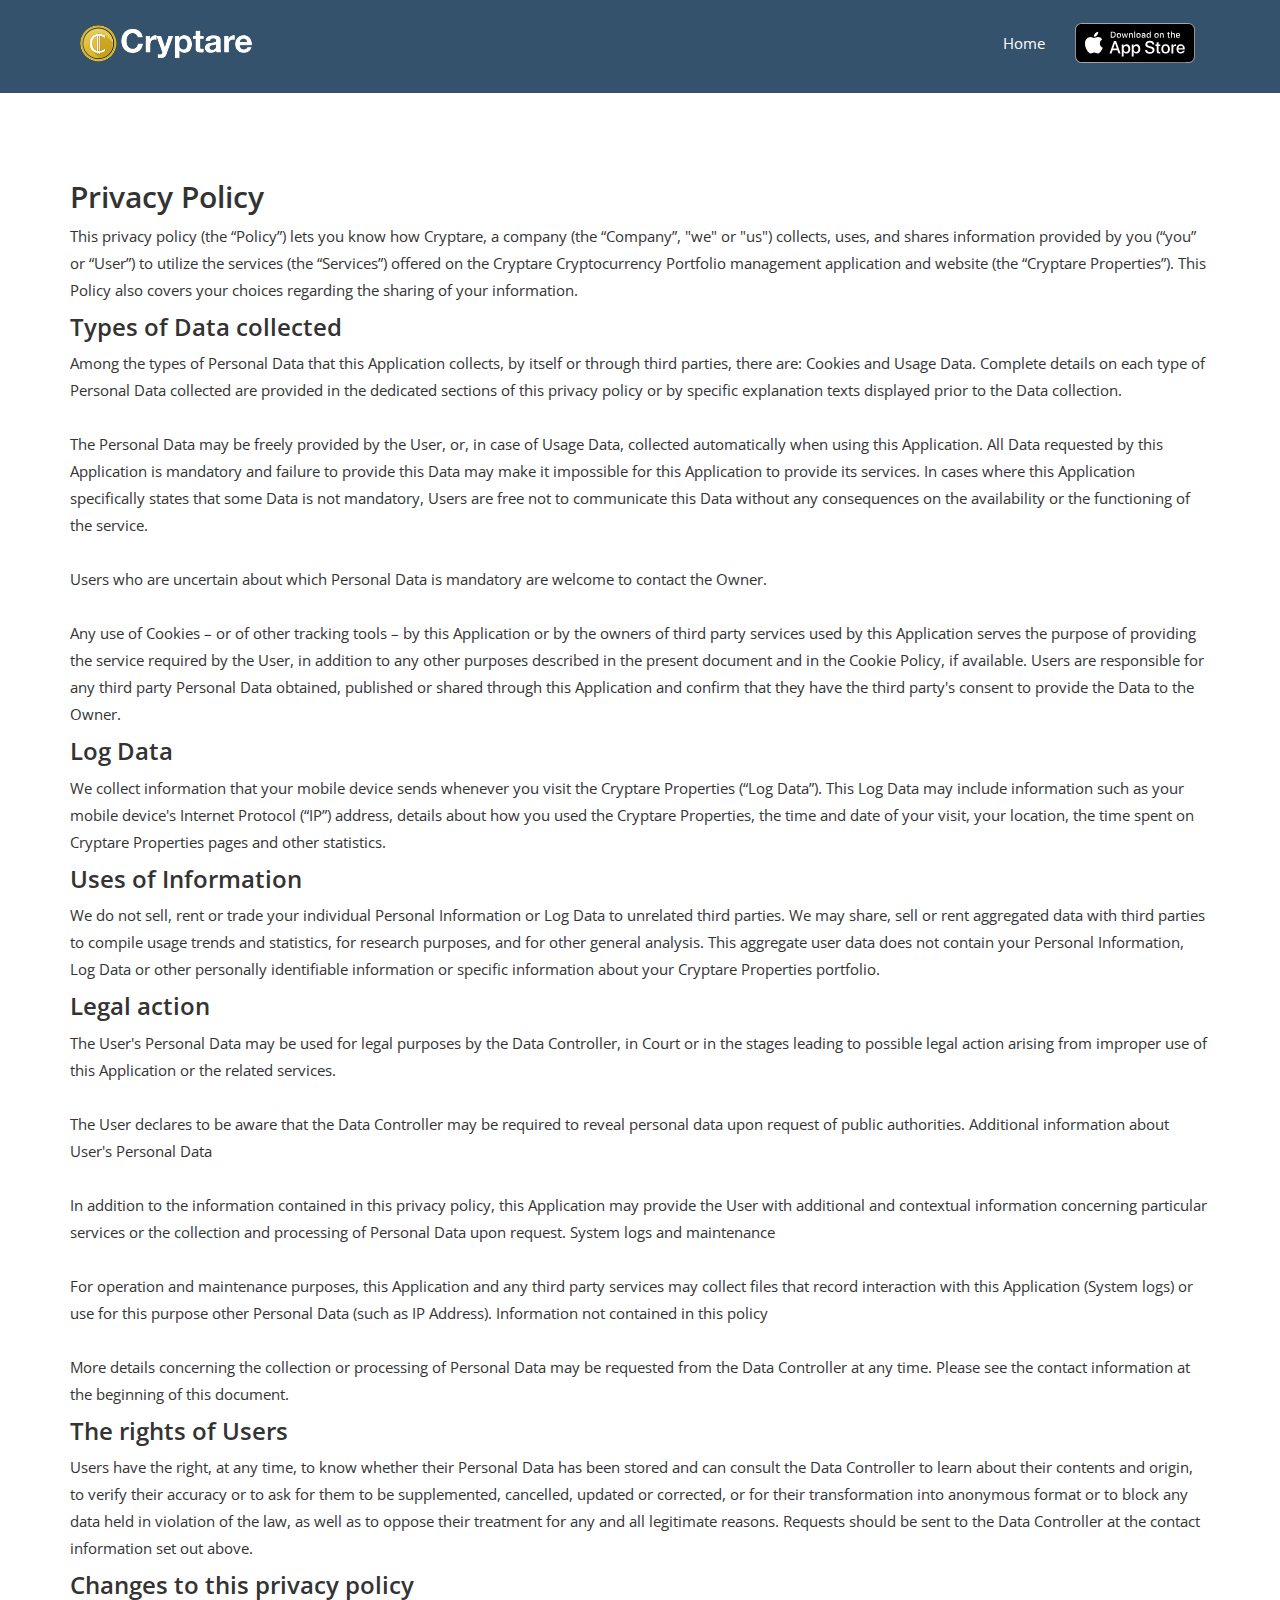
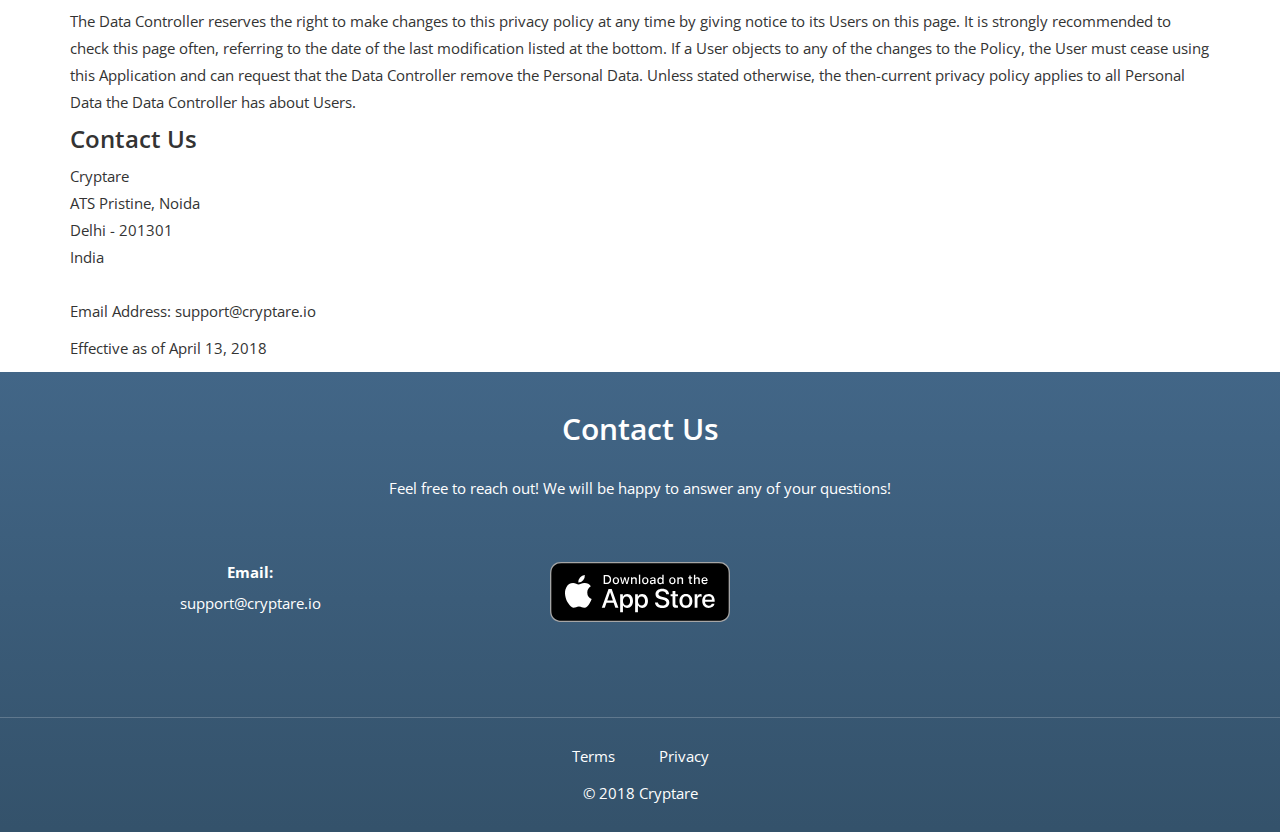
==== commit 208187af: "Removed theme" ====
--- a/privacy.html
+++ b/privacy.html
@@ -213,7 +213,6 @@
                             <a href="privacy.html">Privacy</a>
                         </p>
                         <p>© 2018 Cryptare</p>
-                        <small>Theme by <a href="https://colorlib.com">Colorlib</a></small>
                     </div>
                 </div>
             </div>
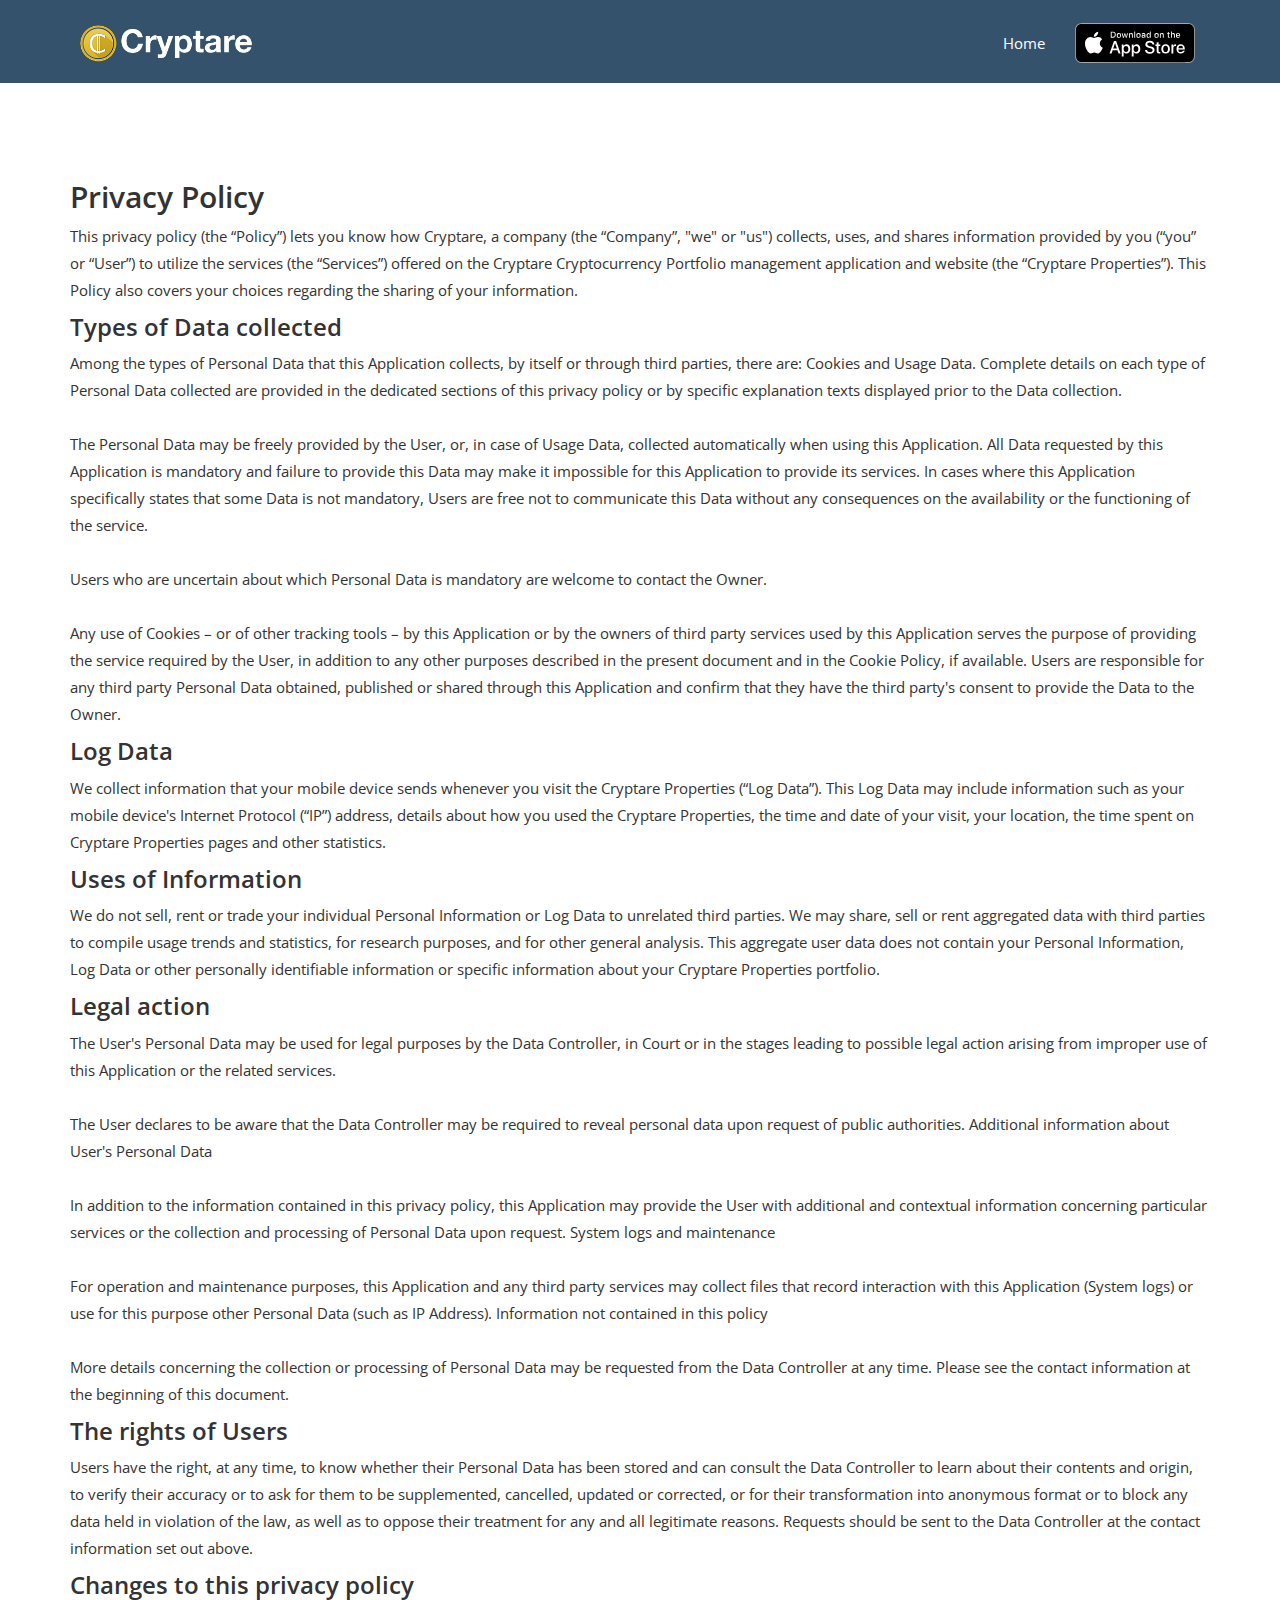
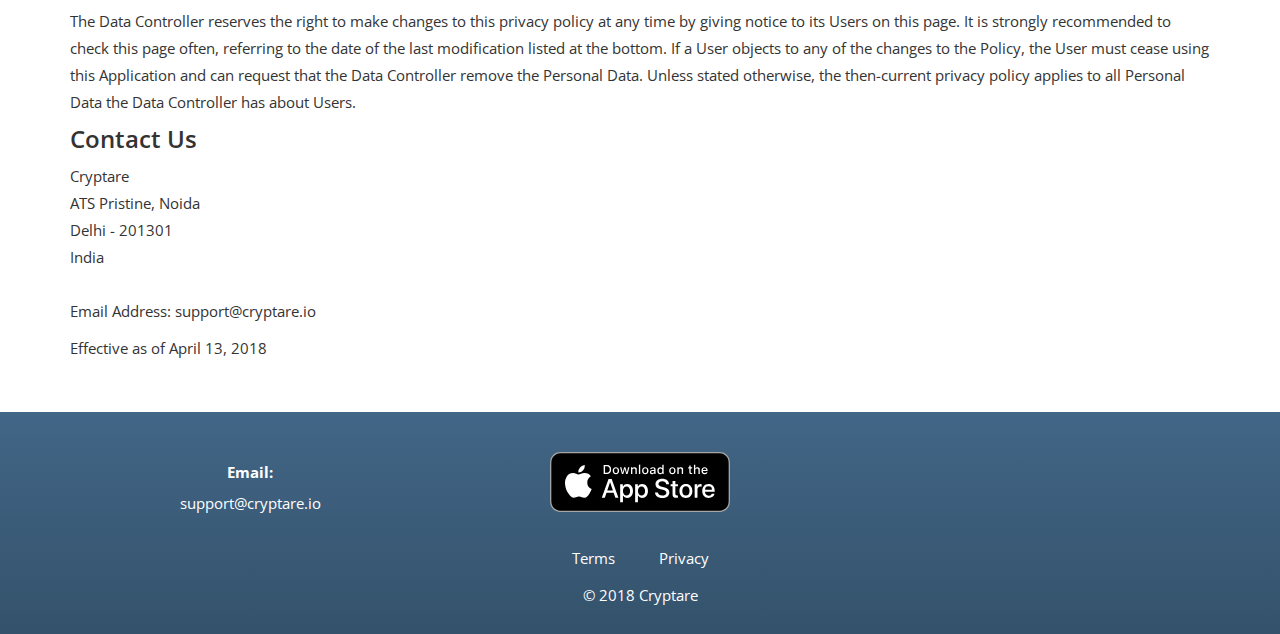
==== commit 785a3b25: "Improved footer (slimmer and meaner); Add download button to header" ====
--- a/privacy.html
+++ b/privacy.html
@@ -161,19 +161,10 @@
 
     </section>
 
-    <footer class="footer-area relative sky-bg" id="contact-page">
+    <footer class="footer-area sky-bg" id="contact-page">
         <div class="absolute footer-bg"></div>
         <div class="footer-top">
             <div class="container">
-                <div class="row">
-                    <div class="col-xs-12 col-sm-6 col-sm-offset-3 text-center">
-                        <div class="page-title">
-                            <h2>Contact Us</h2>
-                            <p>Feel free to reach out! We will be happy to answer any of your questions!</p>
-
-                        </div>
-                    </div>
-                </div>
                 <div class="row">
                     <div class="col-xs-12 col-md-4 text-center">
                         <address>
--- a/style.css
+++ b/style.css
@@ -96,7 +96,6 @@
 h1 .mb-3 {
 
 }
-
 /**
 *Helper-Classes
 **/
@@ -169,12 +168,12 @@
 
 .button {
     display: inline-block;
-    padding: 8px 30px;
-    border-radius: 50px;
+    padding: 6.5px 15px;
+    border-radius: 10px;
     color: #ffffff;
     background-color: #34526B;
-    -webkit-transition: 0.3s;
-    transition: 0.3s;
+    -webkit-transition: 0.2s;
+    transition: 0.2s;
     border: none;
     -webkit-box-shadow: 2px 5px 20px -5px rgba(0, 0, 0, 0.1);
     box-shadow: 2px 5px 20px -5px rgba(0, 0, 0, 0.1);
@@ -182,20 +181,26 @@
 
 }
 
-.button.white,
+.button.white {
+    background-color: #ffffff;
+    color: #34526B;
+}
+
 .button:hover {
-    background-color: #ffffff;
-    color: #138fc2;
+    background-color: #5783ac;
+    color: #fff;
 }
 
 .button.white:hover {
-    background-color: #34526B;
+    background-color: #263E4F;
     color: #ffffff;
 }
 
 .button i {
     margin-left: 5px;
 }
+
+
 
 /**
 *Page title
@@ -351,7 +356,10 @@
     /*background: #fff;
     color: #000;
     border-radius: 10px;*/
+    /*margin-top: -10px;*/
     margin-top: -10px;
+    margin-bottom: -10px;
+
 }
 
 .mainmenu-area #primary-menu > ul > li > a.downloadButton:before {
@@ -414,6 +422,10 @@
 }
 
 .header-text .button {
+    /*margin-top: 30px;*/
+}
+
+.header-text .cta {
     margin-top: 30px;
 }
 
@@ -522,6 +534,7 @@
 
 .footer-area {
     padding-top: 40px;
+    margin-top: 40px;
     z-index: 1;
 }
 
@@ -530,7 +543,7 @@
 }
 
 .footer-top {
-    margin-bottom: 75px;
+    margin-bottom: 0px;
 }
 
 .footer-top .footerDownload > img {
@@ -559,6 +572,7 @@
 .side-icon-box strong {
     display: block;
     margin-bottom: 10px;
+    margin-top: 10px;
 }
 
 .footer-middle {
@@ -566,8 +580,8 @@
 }
 
 .footer-bottom {
-    border-top: 1px solid rgba(255, 255, 255, 0.2);
-    padding-top: 25px;
+    /*border-top: 1px solid rgba(255, 255, 255, 0.2);*/
+    padding-top: 10px;
     padding-bottom: 15px;
 }
 
--- a/css/responsive.css
+++ b/css/responsive.css
@@ -1,6 +1,11 @@
 /* Medium Layout: 1280px. */
 
-@media only screen and (min-width: 992px) and (max-width: 1200px) {}
+@media only screen and (min-width: 992px) {
+    .text-md-left { text-align: left; }
+    .text-md-right { text-align: right; }
+    .text-md-center { text-align: center; }
+    .text-md-justify { text-align: justify; }
+}
 
 
 /* Tablet Layout: 768px. */
@@ -32,6 +37,11 @@
         -ms-flex-pack: justify;
         justify-content: space-between;
     }
+
+    .text-sm-left { text-align: left; }
+    .text-sm-right { text-align: right; }
+    .text-sm-center { text-align: center; }
+    .text-sm-justify { text-align: justify; }
 }
 
 
@@ -43,9 +53,9 @@
     }
     .mainmenu-area .logo img {
         margin-bottom: 0;
-        height: 25px;
-        width: 100%;
-        object-fit: contain;
+        height: 100%;
+        width: 150px;
+        /*object-fit: cover;*/
     }
     #home-page {
         padding-top: 60px;
@@ -108,6 +118,11 @@
     .mainmenu-area .logo {
         margin-left: 15px;
     }
+
+    .text-xs-left { text-align: left; }
+    .text-xs-right { text-align: right; }
+    .text-xs-center { text-align: center; }
+    .text-xs-justify { text-align: justify; }
 }
 
 
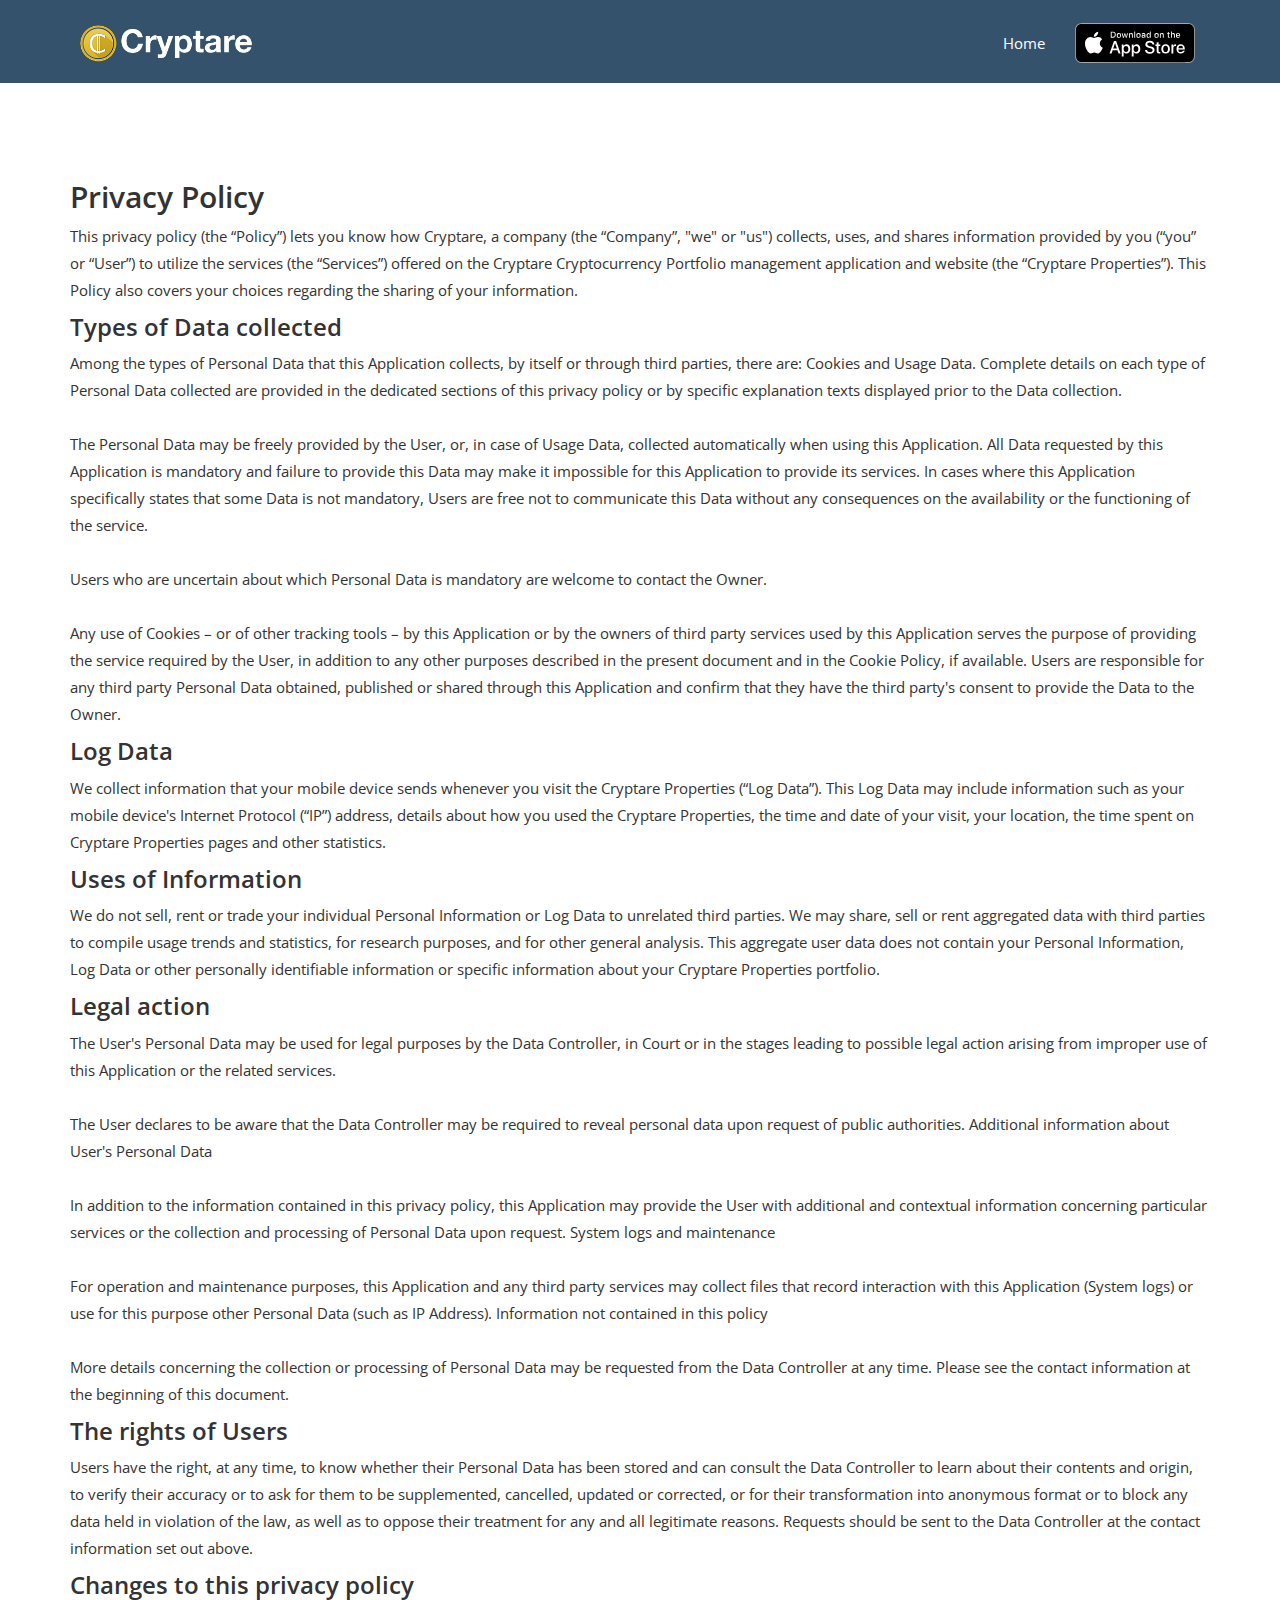
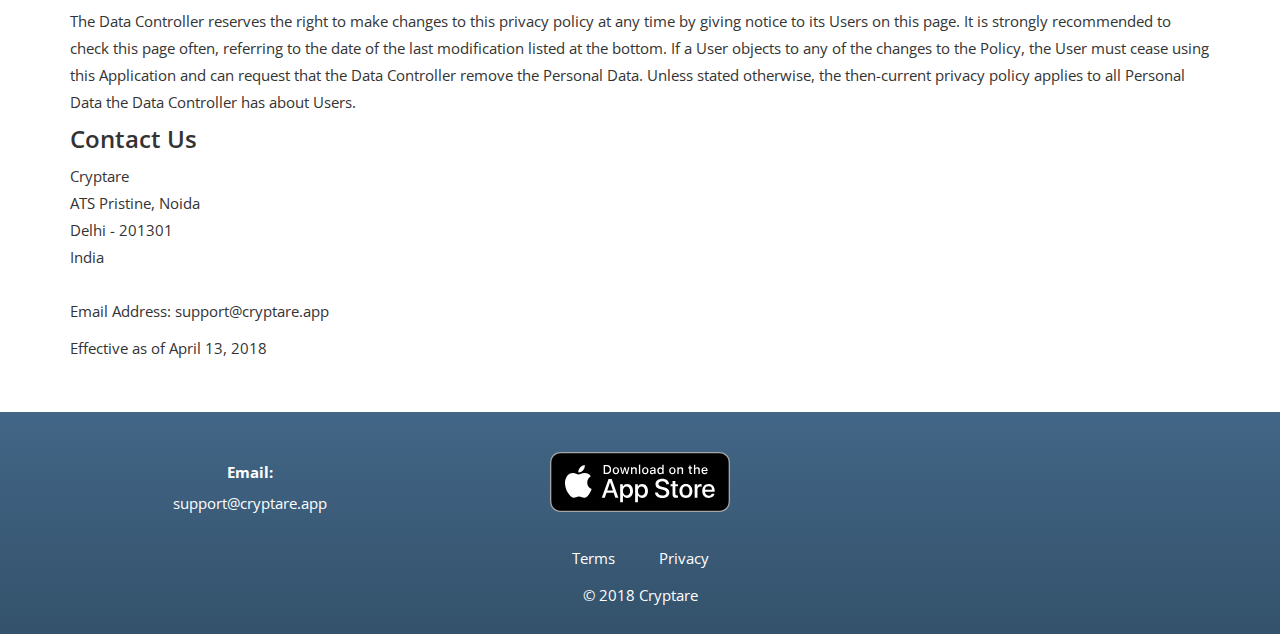
==== commit 07b93bb0: "Updated email to cryptare.app" ====
--- a/privacy.html
+++ b/privacy.html
@@ -150,7 +150,7 @@
                         Delhi - 201301 <br>
                         India<br>
                         <br>
-                        Email Address: support@cryptare.io
+                        Email Address: support@cryptare.app
                     </p>
 
                     <p class="mb-1">Effective as of April 13, 2018</p>
@@ -173,7 +173,7 @@
                                     <i class="fas fa-envelope fa-3x"></i>
                                 </div> -->
                                 <p><strong><i class="fas fa-envelope"></i> Email: </strong>
-                                    <a href="mailto:support@cryptare.io">support@cryptare.io</a> <br />
+                                    <a href="mailto:support@cryptare.app">support@cryptare.app</a> <br />
                                 </p>
                             </div>
                         </address>
--- a/style.css
+++ b/style.css
@@ -278,7 +278,7 @@
     left: 0;
     top: 0;
     width: 100%;
-    z-index: 9999999;
+    z-index: 999;
     -webkit-transition: 0.3s;
     transition: 0.3s;
 }
@@ -391,6 +391,7 @@
 
 .header-area {
     padding-top: 50px;
+    padding-bottom: 50px;
 }
 
 .overlay {
